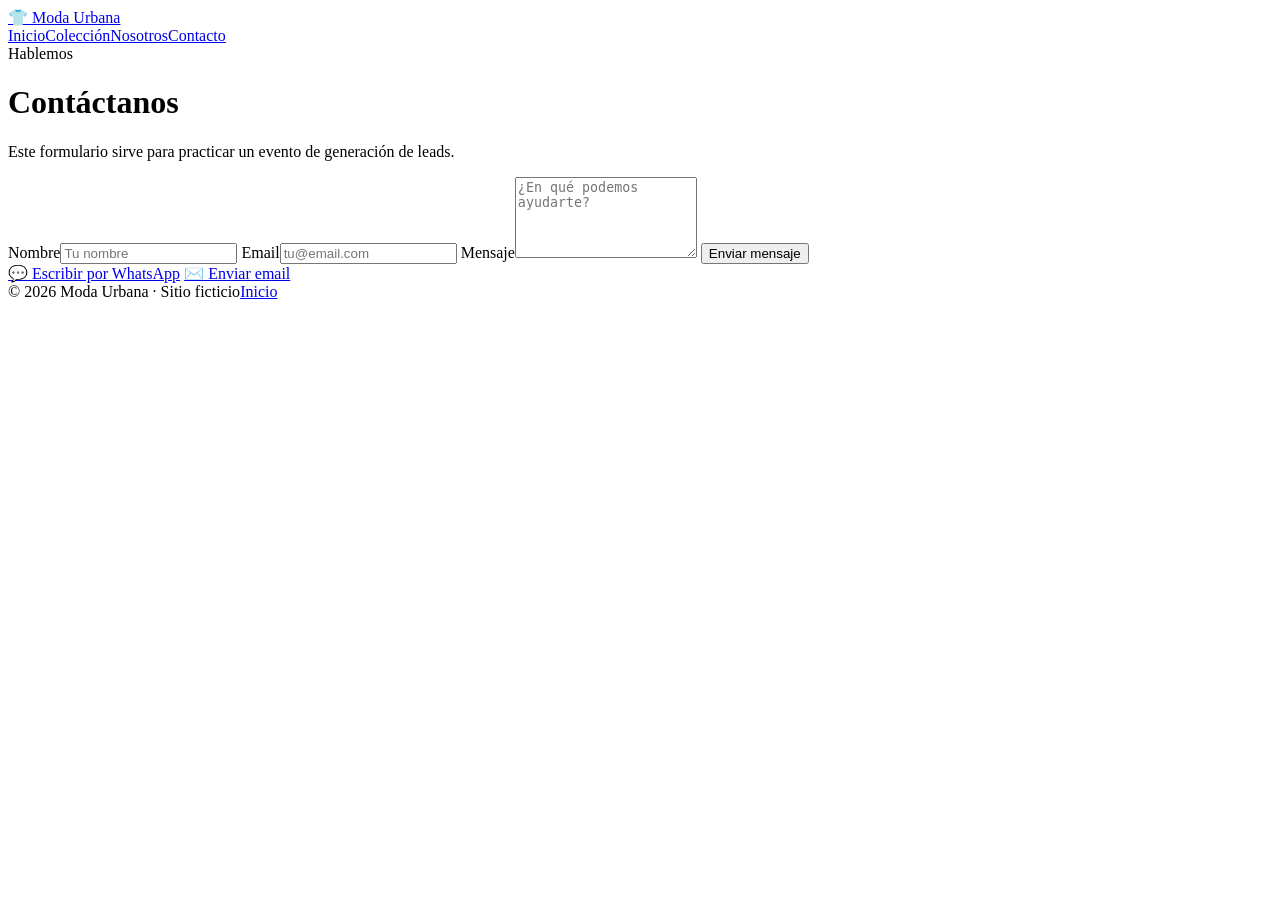
==== contacto.html @ cc09faeb "Add files via upload" ====
<!DOCTYPE html>
<html lang="es">
<head>
  <meta charset="UTF-8"><meta name="viewport" content="width=device-width, initial-scale=1.0">
  <title>Contacto | Moda Urbana</title><link rel="stylesheet" href="css/style.css">
</head>
<body>
<header class="site-header"><nav class="nav container">
<a class="logo" href="index.html">👕 Moda Urbana</a>
<div class="nav-links"><a href="index.html">Inicio</a><a href="productos.html">Colección</a><a href="nosotros.html">Nosotros</a><a class="active" href="contacto.html">Contacto</a></div>
</nav></header>
<main class="section">
<div class="container narrow">
<div class="section-title left"><span>Hablemos</span><h1>Contáctanos</h1><p>Este formulario sirve para practicar un evento de generación de leads.</p></div>
<form id="contact-form" class="contact-form">
<label>Nombre<input type="text" name="nombre" required placeholder="Tu nombre"></label>
<label>Email<input type="email" name="email" required placeholder="tu@email.com"></label>
<label>Mensaje<textarea name="mensaje" rows="5" required placeholder="¿En qué podemos ayudarte?"></textarea></label>
<button class="btn primary" type="submit" id="btn-enviar-formulario">Enviar mensaje</button>
</form>
<div id="form-success" class="success" hidden>¡Mensaje enviado! (Simulación para el taller.)</div>
<div class="contact-options">
<a href="https://wa.me/51999999992" target="_blank" rel="noopener" id="btn-whatsapp" class="option">💬 Escribir por WhatsApp</a>
<a href="mailto:contacto@modaurbana.test" id="btn-email" class="option">✉️ Enviar email</a>
</div>
</div>
</main>
<footer><div class="container footer-content"><span>© 2026 Moda Urbana · Sitio ficticio</span><a href="index.html">Inicio</a></div></footer>
<script src="js/main.js"></script>
</body>
</html>
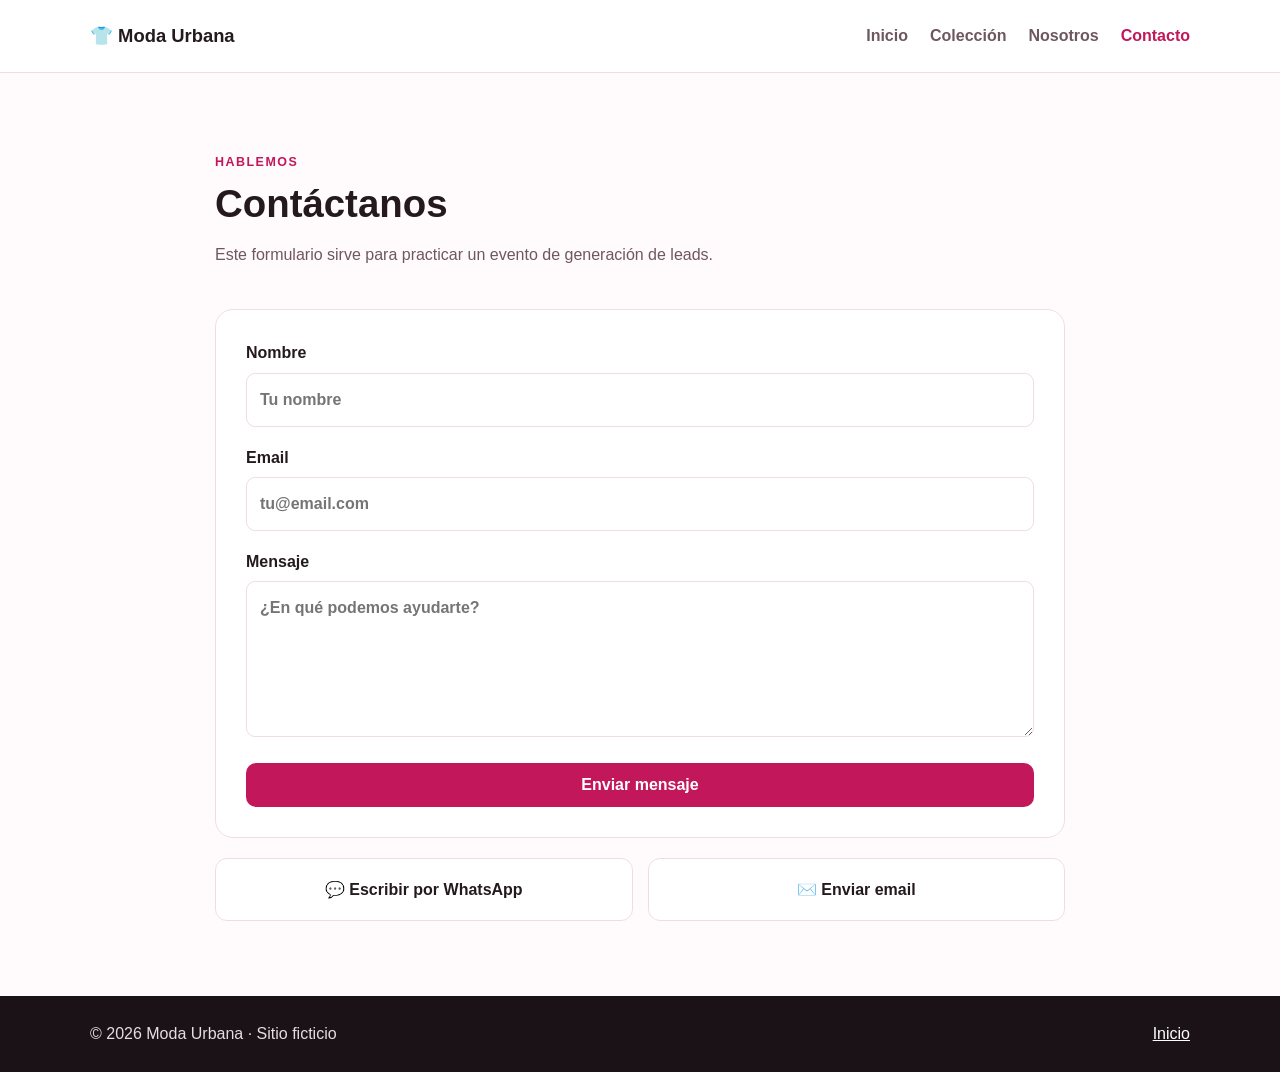
==== commit 84a610d1: "Integrate Google Analytics in contacto.html Added Google Analytics tracking script to the contact pa" ====
--- a/contacto.html
+++ b/contacto.html
@@ -3,6 +3,16 @@
 <head>
   <meta charset="UTF-8"><meta name="viewport" content="width=device-width, initial-scale=1.0">
   <title>Contacto | Moda Urbana</title><link rel="stylesheet" href="css/style.css">
+  <!-- Google tag (gtag.js) -->
+<script async src="https://www.googletagmanager.com/gtag/js?id=G-4ZKGRRXCTH"></script>
+<script>
+  window.dataLayer = window.dataLayer || [];
+  function gtag(){dataLayer.push(arguments);}
+  gtag('js', new Date());
+
+  gtag('config', 'G-4ZKGRRXCTH');
+</script>
+
 </head>
 <body>
 <header class="site-header"><nav class="nav container">
@@ -28,4 +38,4 @@
 <footer><div class="container footer-content"><span>© 2026 Moda Urbana · Sitio ficticio</span><a href="index.html">Inicio</a></div></footer>
 <script src="js/main.js"></script>
 </body>
-</html>+</html>
--- a/css/style.css
+++ b/css/style.css
@@ -0,0 +1 @@
+*{box-sizing:border-box}html{scroll-behavior:smooth}body{margin:0;font-family:Arial,Helvetica,sans-serif;color:#241a1d;background:#fffafb;line-height:1.6}.container{width:min(1100px,92%);margin:auto}.narrow{max-width:850px}.site-header{background:#fff;border-bottom:1px solid #f0dde3;position:sticky;top:0;z-index:10}.nav{min-height:72px;display:flex;align-items:center;justify-content:space-between;gap:20px}.logo{font-weight:800;font-size:1.15rem;color:#241a1d;text-decoration:none}.nav-links{display:flex;gap:22px}.nav-links a{color:#6e5860;text-decoration:none;font-weight:600}.nav-links a:hover,.nav-links .active{color:#c2185b}.hero{background:linear-gradient(135deg,#faeef2,#fffafb);padding:90px 0}.hero-content{display:grid;grid-template-columns:1.5fr 1fr;gap:60px;align-items:center}.badge,.section-title span,.tag{font-size:.78rem;font-weight:800;letter-spacing:.12em;text-transform:uppercase;color:#c2185b}.hero h1{font-size:clamp(2.5rem,6vw,4.7rem);line-height:1.05;margin:16px 0}.hero p{font-size:1.15rem;max-width:650px;color:#6e5860}.actions{display:flex;gap:14px;flex-wrap:wrap;margin-top:28px}.btn{display:inline-block;border:0;border-radius:10px;padding:13px 20px;font-weight:800;text-decoration:none;cursor:pointer;font-size:1rem}.primary{background:#c2185b;color:#fff}.primary:hover{background:#93123f}.secondary{background:#fff;color:#93123f;border:1px solid #f0dde3}.light{background:#fff;color:#93123f}.coffee-card{background:#ffffff;border-radius:22px;padding:40px;text-align:center;box-shadow:0 18px 50px rgba(20,20,20,.12)}.coffee-icon{font-size:5rem}.coffee-card h2{margin:5px 0}.coffee-card strong{display:block;margin-top:18px;font-size:1.5rem}.section{padding:75px 0}.section-title{text-align:center;margin-bottom:42px}.section-title.left{text-align:left}.section-title h1,.section-title h2{font-size:2.4rem;line-height:1.15;margin:8px 0}.section-title p{color:#6e5860}.grid{display:grid;gap:24px}.three{grid-template-columns:repeat(3,1fr)}.feature,.product-card,.story,.contact-form{background:#ffffff;border:1px solid #f0dde3;border-radius:18px}.feature{padding:28px}.feature-icon{font-size:2rem}.feature h3{margin-bottom:5px}.product-card{overflow:hidden}.product-image{height:180px;background:#faeef2;display:flex;align-items:center;justify-content:center;font-size:5rem}.product-body{padding:24px}.product-body h2{font-size:1.25rem;margin:8px 0}.product-body p{color:#6e5860}.price{font-size:1.5rem;font-weight:800;margin:15px 0}.product-btn{width:100%}.message{margin-top:25px;padding:15px;border-radius:10px;background:#faeef2;display:none}.message.show{display:block}.cta{padding:65px 0;text-align:center;background:#c2185b;color:#fff}.cta h2{font-size:2.3rem;margin:0 0 8px}.cta p{margin-bottom:25px}.story{padding:32px;font-size:1.08rem}.stats{display:grid;grid-template-columns:repeat(3,1fr);gap:15px;margin-top:30px}.stats div{background:#faeef2;border-radius:12px;padding:20px;text-align:center}.stats strong,.stats span{display:block}.stats strong{font-size:1.8rem}.contact-form{padding:30px;display:grid;gap:18px}.contact-form label{font-weight:700}.contact-form input,.contact-form textarea{width:100%;margin-top:7px;padding:13px;border:1px solid #f0dde3;border-radius:9px;font:inherit}.success{margin-top:20px;background:#e7f3e8;padding:15px;border-radius:10px;color:#286238}.contact-options{display:grid;grid-template-columns:1fr 1fr;gap:15px;margin-top:20px}.option{background:#ffffff;border:1px solid #f0dde3;border-radius:12px;padding:18px;text-decoration:none;color:#241a1d;text-align:center;font-weight:700}footer{background:#1a1216;color:#e8dce0;padding:25px 0}.footer-content{display:flex;justify-content:space-between;gap:15px}.footer-content a{color:#fff}@media(max-width:750px){.hero-content,.three{grid-template-columns:1fr}.nav{flex-direction:column;padding:15px 0}.nav-links{flex-wrap:wrap;justify-content:center;gap:12px}.hero{padding:55px 0}.contact-options,.stats{grid-template-columns:1fr}.footer-content{flex-direction:column}}
